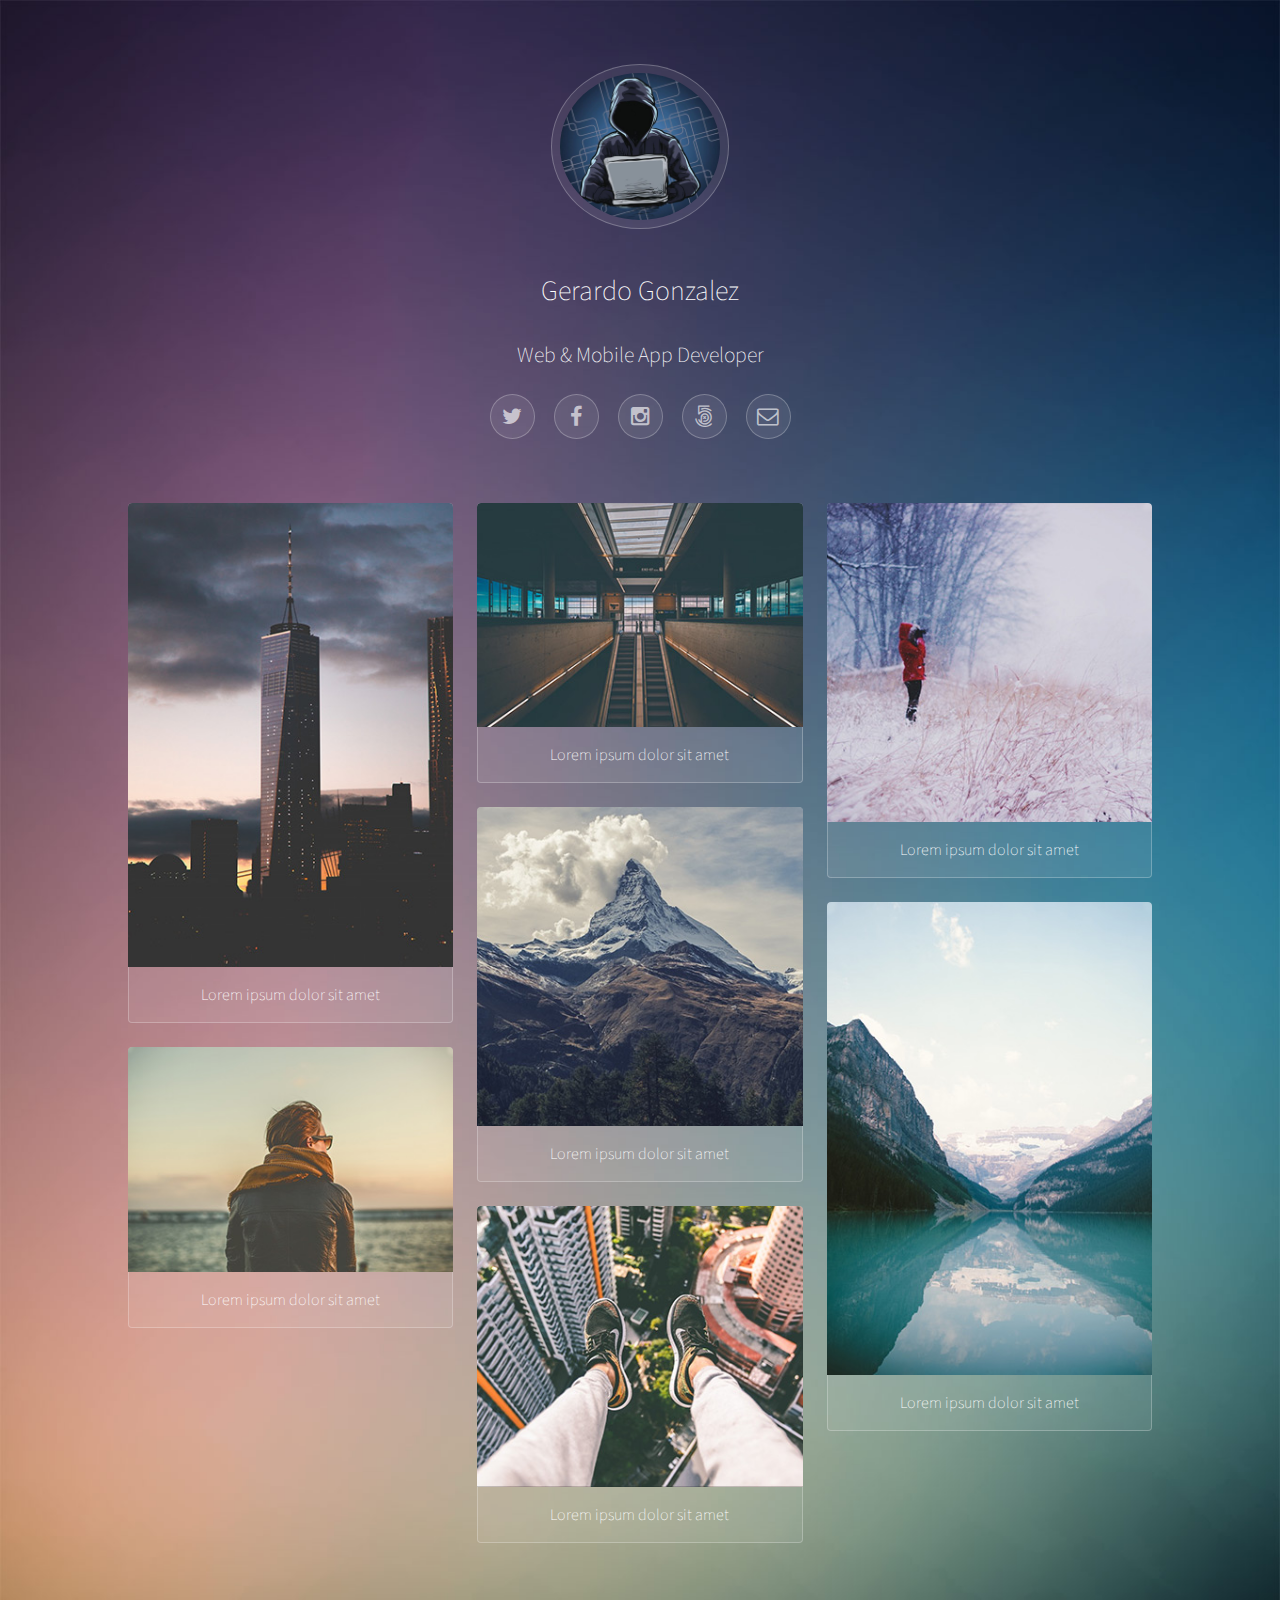
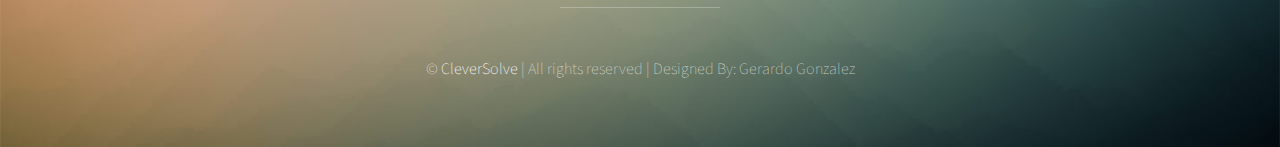
==== templated-visualize/index.html @ fff3d412 "added redesign pages" ====
<!DOCTYPE HTML>
<!--
	Visualize by TEMPLATED
	templated.co @templatedco
	Released for free under the Creative Commons Attribution 3.0 license (templated.co/license)
-->
<html>

<head>
    <title>Gerardo Gonzalez</title>
    
    <meta charset="utf-8" />
    <meta name="viewport" content="width=device-width, initial-scale=1" />
    <!--Visualize CSS-->
    <link rel="stylesheet" href="assets/css/main.css" />
    
</head>

<body>

    <!-- Wrapper -->
    <div id="wrapper">

        <!-- HEADER START-->
        <header id="header">
            <span class="avatar"><img src="images/avatar.jpg" alt="" /></span>

            <h1><strong>Gerardo Gonzalez</strong></h1>
            <h2>Web & Mobile App Developer</h2>


            <ul class="icons">
                <li><a href="#" class="icon style2 fa-twitter"><span class="label">Twitter</span></a></li>
                <li><a href="#" class="icon style2 fa-facebook"><span class="label">Facebook</span></a></li>
                <li><a href="#" class="icon style2 fa-instagram"><span class="label">Instagram</span></a></li>
                <li><a href="#" class="icon style2 fa-500px"><span class="label">500px</span></a></li>
                <li><a href="#" class="icon style2 fa-envelope-o"><span class="label">Email</span></a></li>
            </ul>
        </header>
        <!-- HEADER END-->
        
        <!-- Main -->
        <section id="main">

            <!-- Thumbnails -->
            <section class="thumbnails">
                <div>
                    <a href="images/fulls/01.jpg">
                        <img src="images/thumbs/01.jpg" alt="" />
                        <h3>Lorem ipsum dolor sit amet</h3>
                    </a>
                    <a href="images/fulls/02.jpg">
                        <img src="images/thumbs/02.jpg" alt="" />
                        <h3>Lorem ipsum dolor sit amet</h3>
                    </a>
                </div>
                <div>
                    <a href="images/fulls/03.jpg">
                        <img src="images/thumbs/03.jpg" alt="" />
                        <h3>Lorem ipsum dolor sit amet</h3>
                    </a>
                    <a href="images/fulls/04.jpg">
                        <img src="images/thumbs/04.jpg" alt="" />
                        <h3>Lorem ipsum dolor sit amet</h3>
                    </a>
                    <a href="images/fulls/05.jpg">
                        <img src="images/thumbs/05.jpg" alt="" />
                        <h3>Lorem ipsum dolor sit amet</h3>
                    </a>
                </div>
                <div>
                    <a href="images/fulls/06.jpg">
                        <img src="images/thumbs/06.jpg" alt="" />
                        <h3>Lorem ipsum dolor sit amet</h3>
                    </a>
                    <a href="images/fulls/07.jpg">
                        <img src="images/thumbs/07.jpg" alt="" />
                        <h3>Lorem ipsum dolor sit amet</h3>
                    </a>
                </div>
            </section>

        </section>

        <!--FOOTER START-->
        <footer id="footer">
            <p>&copy; <strong>CleverSolve</strong> | All rights reserved | Designed By: Gerardo Gonzalez
        </footer>
        <!--FOOTER END-->

    </div>

    <!-- Scripts -->
    <script src="assets/js/jquery.min.js"></script>
    
    <script src="assets/js/jquery.poptrox.min.js"></script>
    
    <script src="assets/js/skel.min.js"></script>
    
    <script src="assets/js/main.js"></script>

</body>

</html>
---- templated-visualize/assets/css/main.css ----
@charset "UTF-8";
@import url(font-awesome.min.css);
@import url("http://fonts.googleapis.com/css?family=Source+Sans+Pro:200");

/*
	Visualize by TEMPLATED
	templated.co @templatedco
	Released for free under the Creative Commons Attribution 3.0 license (templated.co/license)
*/

/* Reset */

	html, body, div, span, applet, object, iframe, h1, h2, h3, h4, h5, h6, p, blockquote, pre, a, abbr, acronym, address, big, cite, code, del, dfn, em, img, ins, kbd, q, s, samp, small, strike, strong, sub, sup, tt, var, b, u, i, center, dl, dt, dd, ol, ul, li, fieldset, form, label, legend, table, caption, tbody, tfoot, thead, tr, th, td, article, aside, canvas, details, embed, figure, figcaption, footer, header, hgroup, menu, nav, output, ruby, section, summary, time, mark, audio, video {
		margin: 0;
		padding: 0;
		border: 0;
		font-size: 100%;
		font: inherit;
		vertical-align: baseline;
	}

	article, aside, details, figcaption, figure, footer, header, hgroup, menu, nav, section {
		display: block;
	}

	body {
		line-height: 1;
	}

	ol, ul {
		list-style: none;
	}

	blockquote, q {
		quotes: none;
	}

	blockquote:before, blockquote:after, q:before, q:after {
		content: '';
		content: none;
	}

	table {
		border-collapse: collapse;
		border-spacing: 0;
	}

	body {
		-webkit-text-size-adjust: none;
	}

/* Box Model */

	*, *:before, *:after {
		-moz-box-sizing: border-box;
		-webkit-box-sizing: border-box;
		box-sizing: border-box;
	}

/* Grid */

	.row {
		border-bottom: solid 1px transparent;
		-moz-box-sizing: border-box;
		-webkit-box-sizing: border-box;
		box-sizing: border-box;
	}

	.row > * {
		float: left;
		-moz-box-sizing: border-box;
		-webkit-box-sizing: border-box;
		box-sizing: border-box;
	}

	.row:after, .row:before {
		content: '';
		display: block;
		clear: both;
		height: 0;
	}

	.row.uniform > * > :first-child {
		margin-top: 0;
	}

	.row.uniform > * > :last-child {
		margin-bottom: 0;
	}

	.row.\30 \25 > * {
		padding: 0 0 0 0em;
	}

	.row.\30 \25 {
		margin: 0 0 -1px 0em;
	}

	.row.uniform.\30 \25 > * {
		padding: 0em 0 0 0em;
	}

	.row.uniform.\30 \25 {
		margin: 0em 0 -1px 0em;
	}

	.row > * {
		padding: 0 0 0 2em;
	}

	.row {
		margin: 0 0 -1px -2em;
	}

	.row.uniform > * {
		padding: 2em 0 0 2em;
	}

	.row.uniform {
		margin: -2em 0 -1px -2em;
	}

	.row.\32 00\25 > * {
		padding: 0 0 0 4em;
	}

	.row.\32 00\25 {
		margin: 0 0 -1px -4em;
	}

	.row.uniform.\32 00\25 > * {
		padding: 4em 0 0 4em;
	}

	.row.uniform.\32 00\25 {
		margin: -4em 0 -1px -4em;
	}

	.row.\31 50\25 > * {
		padding: 0 0 0 3em;
	}

	.row.\31 50\25 {
		margin: 0 0 -1px -3em;
	}

	.row.uniform.\31 50\25 > * {
		padding: 3em 0 0 3em;
	}

	.row.uniform.\31 50\25 {
		margin: -3em 0 -1px -3em;
	}

	.row.\35 0\25 > * {
		padding: 0 0 0 1em;
	}

	.row.\35 0\25 {
		margin: 0 0 -1px -1em;
	}

	.row.uniform.\35 0\25 > * {
		padding: 1em 0 0 1em;
	}

	.row.uniform.\35 0\25 {
		margin: -1em 0 -1px -1em;
	}

	.row.\32 5\25 > * {
		padding: 0 0 0 0.5em;
	}

	.row.\32 5\25 {
		margin: 0 0 -1px -0.5em;
	}

	.row.uniform.\32 5\25 > * {
		padding: 0.5em 0 0 0.5em;
	}

	.row.uniform.\32 5\25 {
		margin: -0.5em 0 -1px -0.5em;
	}

	.\31 2u, .\31 2u\24 {
		width: 100%;
		clear: none;
		margin-left: 0;
	}

	.\31 1u, .\31 1u\24 {
		width: 91.6666666667%;
		clear: none;
		margin-left: 0;
	}

	.\31 0u, .\31 0u\24 {
		width: 83.3333333333%;
		clear: none;
		margin-left: 0;
	}

	.\39 u, .\39 u\24 {
		width: 75%;
		clear: none;
		margin-left: 0;
	}

	.\38 u, .\38 u\24 {
		width: 66.6666666667%;
		clear: none;
		margin-left: 0;
	}

	.\37 u, .\37 u\24 {
		width: 58.3333333333%;
		clear: none;
		margin-left: 0;
	}

	.\36 u, .\36 u\24 {
		width: 50%;
		clear: none;
		margin-left: 0;
	}

	.\35 u, .\35 u\24 {
		width: 41.6666666667%;
		clear: none;
		margin-left: 0;
	}

	.\34 u, .\34 u\24 {
		width: 33.3333333333%;
		clear: none;
		margin-left: 0;
	}

	.\33 u, .\33 u\24 {
		width: 25%;
		clear: none;
		margin-left: 0;
	}

	.\32 u, .\32 u\24 {
		width: 16.6666666667%;
		clear: none;
		margin-left: 0;
	}

	.\31 u, .\31 u\24 {
		width: 8.3333333333%;
		clear: none;
		margin-left: 0;
	}

	.\31 2u\24 + *,
	.\31 1u\24 + *,
	.\31 0u\24 + *,
	.\39 u\24 + *,
	.\38 u\24 + *,
	.\37 u\24 + *,
	.\36 u\24 + *,
	.\35 u\24 + *,
	.\34 u\24 + *,
	.\33 u\24 + *,
	.\32 u\24 + *,
	.\31 u\24 + * {
		clear: left;
	}

	.\-11u {
		margin-left: 91.66667%;
	}

	.\-10u {
		margin-left: 83.33333%;
	}

	.\-9u {
		margin-left: 75%;
	}

	.\-8u {
		margin-left: 66.66667%;
	}

	.\-7u {
		margin-left: 58.33333%;
	}

	.\-6u {
		margin-left: 50%;
	}

	.\-5u {
		margin-left: 41.66667%;
	}

	.\-4u {
		margin-left: 33.33333%;
	}

	.\-3u {
		margin-left: 25%;
	}

	.\-2u {
		margin-left: 16.66667%;
	}

	.\-1u {
		margin-left: 8.33333%;
	}

	@media screen and (max-width: 1680px) {

		.row > * {
			padding: 0 0 0 2em;
		}

		.row {
			margin: 0 0 -1px -2em;
		}

		.row.uniform > * {
			padding: 2em 0 0 2em;
		}

		.row.uniform {
			margin: -2em 0 -1px -2em;
		}

		.row.\32 00\25 > * {
			padding: 0 0 0 4em;
		}

		.row.\32 00\25 {
			margin: 0 0 -1px -4em;
		}

		.row.uniform.\32 00\25 > * {
			padding: 4em 0 0 4em;
		}

		.row.uniform.\32 00\25 {
			margin: -4em 0 -1px -4em;
		}

		.row.\31 50\25 > * {
			padding: 0 0 0 3em;
		}

		.row.\31 50\25 {
			margin: 0 0 -1px -3em;
		}

		.row.uniform.\31 50\25 > * {
			padding: 3em 0 0 3em;
		}

		.row.uniform.\31 50\25 {
			margin: -3em 0 -1px -3em;
		}

		.row.\35 0\25 > * {
			padding: 0 0 0 1em;
		}

		.row.\35 0\25 {
			margin: 0 0 -1px -1em;
		}

		.row.uniform.\35 0\25 > * {
			padding: 1em 0 0 1em;
		}

		.row.uniform.\35 0\25 {
			margin: -1em 0 -1px -1em;
		}

		.row.\32 5\25 > * {
			padding: 0 0 0 0.5em;
		}

		.row.\32 5\25 {
			margin: 0 0 -1px -0.5em;
		}

		.row.uniform.\32 5\25 > * {
			padding: 0.5em 0 0 0.5em;
		}

		.row.uniform.\32 5\25 {
			margin: -0.5em 0 -1px -0.5em;
		}

		.\31 2u\28xlarge\29, .\31 2u\24\28xlarge\29 {
			width: 100%;
			clear: none;
			margin-left: 0;
		}

		.\31 1u\28xlarge\29, .\31 1u\24\28xlarge\29 {
			width: 91.6666666667%;
			clear: none;
			margin-left: 0;
		}

		.\31 0u\28xlarge\29, .\31 0u\24\28xlarge\29 {
			width: 83.3333333333%;
			clear: none;
			margin-left: 0;
		}

		.\39 u\28xlarge\29, .\39 u\24\28xlarge\29 {
			width: 75%;
			clear: none;
			margin-left: 0;
		}

		.\38 u\28xlarge\29, .\38 u\24\28xlarge\29 {
			width: 66.6666666667%;
			clear: none;
			margin-left: 0;
		}

		.\37 u\28xlarge\29, .\37 u\24\28xlarge\29 {
			width: 58.3333333333%;
			clear: none;
			margin-left: 0;
		}

		.\36 u\28xlarge\29, .\36 u\24\28xlarge\29 {
			width: 50%;
			clear: none;
			margin-left: 0;
		}

		.\35 u\28xlarge\29, .\35 u\24\28xlarge\29 {
			width: 41.6666666667%;
			clear: none;
			margin-left: 0;
		}

		.\34 u\28xlarge\29, .\34 u\24\28xlarge\29 {
			width: 33.3333333333%;
			clear: none;
			margin-left: 0;
		}

		.\33 u\28xlarge\29, .\33 u\24\28xlarge\29 {
			width: 25%;
			clear: none;
			margin-left: 0;
		}

		.\32 u\28xlarge\29, .\32 u\24\28xlarge\29 {
			width: 16.6666666667%;
			clear: none;
			margin-left: 0;
		}

		.\31 u\28xlarge\29, .\31 u\24\28xlarge\29 {
			width: 8.3333333333%;
			clear: none;
			margin-left: 0;
		}

		.\31 2u\24\28xlarge\29 + *,
		.\31 1u\24\28xlarge\29 + *,
		.\31 0u\24\28xlarge\29 + *,
		.\39 u\24\28xlarge\29 + *,
		.\38 u\24\28xlarge\29 + *,
		.\37 u\24\28xlarge\29 + *,
		.\36 u\24\28xlarge\29 + *,
		.\35 u\24\28xlarge\29 + *,
		.\34 u\24\28xlarge\29 + *,
		.\33 u\24\28xlarge\29 + *,
		.\32 u\24\28xlarge\29 + *,
		.\31 u\24\28xlarge\29 + * {
			clear: left;
		}

		.\-11u\28xlarge\29 {
			margin-left: 91.66667%;
		}

		.\-10u\28xlarge\29 {
			margin-left: 83.33333%;
		}

		.\-9u\28xlarge\29 {
			margin-left: 75%;
		}

		.\-8u\28xlarge\29 {
			margin-left: 66.66667%;
		}

		.\-7u\28xlarge\29 {
			margin-left: 58.33333%;
		}

		.\-6u\28xlarge\29 {
			margin-left: 50%;
		}

		.\-5u\28xlarge\29 {
			margin-left: 41.66667%;
		}

		.\-4u\28xlarge\29 {
			margin-left: 33.33333%;
		}

		.\-3u\28xlarge\29 {
			margin-left: 25%;
		}

		.\-2u\28xlarge\29 {
			margin-left: 16.66667%;
		}

		.\-1u\28xlarge\29 {
			margin-left: 8.33333%;
		}

	}

	@media screen and (max-width: 1280px) {

		.row > * {
			padding: 0 0 0 2em;
		}

		.row {
			margin: 0 0 -1px -2em;
		}

		.row.uniform > * {
			padding: 2em 0 0 2em;
		}

		.row.uniform {
			margin: -2em 0 -1px -2em;
		}

		.row.\32 00\25 > * {
			padding: 0 0 0 4em;
		}

		.row.\32 00\25 {
			margin: 0 0 -1px -4em;
		}

		.row.uniform.\32 00\25 > * {
			padding: 4em 0 0 4em;
		}

		.row.uniform.\32 00\25 {
			margin: -4em 0 -1px -4em;
		}

		.row.\31 50\25 > * {
			padding: 0 0 0 3em;
		}

		.row.\31 50\25 {
			margin: 0 0 -1px -3em;
		}

		.row.uniform.\31 50\25 > * {
			padding: 3em 0 0 3em;
		}

		.row.uniform.\31 50\25 {
			margin: -3em 0 -1px -3em;
		}

		.row.\35 0\25 > * {
			padding: 0 0 0 1em;
		}

		.row.\35 0\25 {
			margin: 0 0 -1px -1em;
		}

		.row.uniform.\35 0\25 > * {
			padding: 1em 0 0 1em;
		}

		.row.uniform.\35 0\25 {
			margin: -1em 0 -1px -1em;
		}

		.row.\32 5\25 > * {
			padding: 0 0 0 0.5em;
		}

		.row.\32 5\25 {
			margin: 0 0 -1px -0.5em;
		}

		.row.uniform.\32 5\25 > * {
			padding: 0.5em 0 0 0.5em;
		}

		.row.uniform.\32 5\25 {
			margin: -0.5em 0 -1px -0.5em;
		}

		.\31 2u\28large\29, .\31 2u\24\28large\29 {
			width: 100%;
			clear: none;
			margin-left: 0;
		}

		.\31 1u\28large\29, .\31 1u\24\28large\29 {
			width: 91.6666666667%;
			clear: none;
			margin-left: 0;
		}

		.\31 0u\28large\29, .\31 0u\24\28large\29 {
			width: 83.3333333333%;
			clear: none;
			margin-left: 0;
		}

		.\39 u\28large\29, .\39 u\24\28large\29 {
			width: 75%;
			clear: none;
			margin-left: 0;
		}

		.\38 u\28large\29, .\38 u\24\28large\29 {
			width: 66.6666666667%;
			clear: none;
			margin-left: 0;
		}

		.\37 u\28large\29, .\37 u\24\28large\29 {
			width: 58.3333333333%;
			clear: none;
			margin-left: 0;
		}

		.\36 u\28large\29, .\36 u\24\28large\29 {
			width: 50%;
			clear: none;
			margin-left: 0;
		}

		.\35 u\28large\29, .\35 u\24\28large\29 {
			width: 41.6666666667%;
			clear: none;
			margin-left: 0;
		}

		.\34 u\28large\29, .\34 u\24\28large\29 {
			width: 33.3333333333%;
			clear: none;
			margin-left: 0;
		}

		.\33 u\28large\29, .\33 u\24\28large\29 {
			width: 25%;
			clear: none;
			margin-left: 0;
		}

		.\32 u\28large\29, .\32 u\24\28large\29 {
			width: 16.6666666667%;
			clear: none;
			margin-left: 0;
		}

		.\31 u\28large\29, .\31 u\24\28large\29 {
			width: 8.3333333333%;
			clear: none;
			margin-left: 0;
		}

		.\31 2u\24\28large\29 + *,
		.\31 1u\24\28large\29 + *,
		.\31 0u\24\28large\29 + *,
		.\39 u\24\28large\29 + *,
		.\38 u\24\28large\29 + *,
		.\37 u\24\28large\29 + *,
		.\36 u\24\28large\29 + *,
		.\35 u\24\28large\29 + *,
		.\34 u\24\28large\29 + *,
		.\33 u\24\28large\29 + *,
		.\32 u\24\28large\29 + *,
		.\31 u\24\28large\29 + * {
			clear: left;
		}

		.\-11u\28large\29 {
			margin-left: 91.66667%;
		}

		.\-10u\28large\29 {
			margin-left: 83.33333%;
		}

		.\-9u\28large\29 {
			margin-left: 75%;
		}

		.\-8u\28large\29 {
			margin-left: 66.66667%;
		}

		.\-7u\28large\29 {
			margin-left: 58.33333%;
		}

		.\-6u\28large\29 {
			margin-left: 50%;
		}

		.\-5u\28large\29 {
			margin-left: 41.66667%;
		}

		.\-4u\28large\29 {
			margin-left: 33.33333%;
		}

		.\-3u\28large\29 {
			margin-left: 25%;
		}

		.\-2u\28large\29 {
			margin-left: 16.66667%;
		}

		.\-1u\28large\29 {
			margin-left: 8.33333%;
		}

	}

	@media screen and (max-width: 980px) {

		.row > * {
			padding: 0 0 0 2em;
		}

		.row {
			margin: 0 0 -1px -2em;
		}

		.row.uniform > * {
			padding: 2em 0 0 2em;
		}

		.row.uniform {
			margin: -2em 0 -1px -2em;
		}

		.row.\32 00\25 > * {
			padding: 0 0 0 4em;
		}

		.row.\32 00\25 {
			margin: 0 0 -1px -4em;
		}

		.row.uniform.\32 00\25 > * {
			padding: 4em 0 0 4em;
		}

		.row.uniform.\32 00\25 {
			margin: -4em 0 -1px -4em;
		}

		.row.\31 50\25 > * {
			padding: 0 0 0 3em;
		}

		.row.\31 50\25 {
			margin: 0 0 -1px -3em;
		}

		.row.uniform.\31 50\25 > * {
			padding: 3em 0 0 3em;
		}

		.row.uniform.\31 50\25 {
			margin: -3em 0 -1px -3em;
		}

		.row.\35 0\25 > * {
			padding: 0 0 0 1em;
		}

		.row.\35 0\25 {
			margin: 0 0 -1px -1em;
		}

		.row.uniform.\35 0\25 > * {
			padding: 1em 0 0 1em;
		}

		.row.uniform.\35 0\25 {
			margin: -1em 0 -1px -1em;
		}

		.row.\32 5\25 > * {
			padding: 0 0 0 0.5em;
		}

		.row.\32 5\25 {
			margin: 0 0 -1px -0.5em;
		}

		.row.uniform.\32 5\25 > * {
			padding: 0.5em 0 0 0.5em;
		}

		.row.uniform.\32 5\25 {
			margin: -0.5em 0 -1px -0.5em;
		}

		.\31 2u\28medium\29, .\31 2u\24\28medium\29 {
			width: 100%;
			clear: none;
			margin-left: 0;
		}

		.\31 1u\28medium\29, .\31 1u\24\28medium\29 {
			width: 91.6666666667%;
			clear: none;
			margin-left: 0;
		}

		.\31 0u\28medium\29, .\31 0u\24\28medium\29 {
			width: 83.3333333333%;
			clear: none;
			margin-left: 0;
		}

		.\39 u\28medium\29, .\39 u\24\28medium\29 {
			width: 75%;
			clear: none;
			margin-left: 0;
		}

		.\38 u\28medium\29, .\38 u\24\28medium\29 {
			width: 66.6666666667%;
			clear: none;
			margin-left: 0;
		}

		.\37 u\28medium\29, .\37 u\24\28medium\29 {
			width: 58.3333333333%;
			clear: none;
			margin-left: 0;
		}

		.\36 u\28medium\29, .\36 u\24\28medium\29 {
			width: 50%;
			clear: none;
			margin-left: 0;
		}

		.\35 u\28medium\29, .\35 u\24\28medium\29 {
			width: 41.6666666667%;
			clear: none;
			margin-left: 0;
		}

		.\34 u\28medium\29, .\34 u\24\28medium\29 {
			width: 33.3333333333%;
			clear: none;
			margin-left: 0;
		}

		.\33 u\28medium\29, .\33 u\24\28medium\29 {
			width: 25%;
			clear: none;
			margin-left: 0;
		}

		.\32 u\28medium\29, .\32 u\24\28medium\29 {
			width: 16.6666666667%;
			clear: none;
			margin-left: 0;
		}

		.\31 u\28medium\29, .\31 u\24\28medium\29 {
			width: 8.3333333333%;
			clear: none;
			margin-left: 0;
		}

		.\31 2u\24\28medium\29 + *,
		.\31 1u\24\28medium\29 + *,
		.\31 0u\24\28medium\29 + *,
		.\39 u\24\28medium\29 + *,
		.\38 u\24\28medium\29 + *,
		.\37 u\24\28medium\29 + *,
		.\36 u\24\28medium\29 + *,
		.\35 u\24\28medium\29 + *,
		.\34 u\24\28medium\29 + *,
		.\33 u\24\28medium\29 + *,
		.\32 u\24\28medium\29 + *,
		.\31 u\24\28medium\29 + * {
			clear: left;
		}

		.\-11u\28medium\29 {
			margin-left: 91.66667%;
		}

		.\-10u\28medium\29 {
			margin-left: 83.33333%;
		}

		.\-9u\28medium\29 {
			margin-left: 75%;
		}

		.\-8u\28medium\29 {
			margin-left: 66.66667%;
		}

		.\-7u\28medium\29 {
			margin-left: 58.33333%;
		}

		.\-6u\28medium\29 {
			margin-left: 50%;
		}

		.\-5u\28medium\29 {
			margin-left: 41.66667%;
		}

		.\-4u\28medium\29 {
			margin-left: 33.33333%;
		}

		.\-3u\28medium\29 {
			margin-left: 25%;
		}

		.\-2u\28medium\29 {
			margin-left: 16.66667%;
		}

		.\-1u\28medium\29 {
			margin-left: 8.33333%;
		}

	}

	@media screen and (max-width: 736px) {

		.row > * {
			padding: 0 0 0 2em;
		}

		.row {
			margin: 0 0 -1px -2em;
		}

		.row.uniform > * {
			padding: 2em 0 0 2em;
		}

		.row.uniform {
			margin: -2em 0 -1px -2em;
		}

		.row.\32 00\25 > * {
			padding: 0 0 0 4em;
		}

		.row.\32 00\25 {
			margin: 0 0 -1px -4em;
		}

		.row.uniform.\32 00\25 > * {
			padding: 4em 0 0 4em;
		}

		.row.uniform.\32 00\25 {
			margin: -4em 0 -1px -4em;
		}

		.row.\31 50\25 > * {
			padding: 0 0 0 3em;
		}

		.row.\31 50\25 {
			margin: 0 0 -1px -3em;
		}

		.row.uniform.\31 50\25 > * {
			padding: 3em 0 0 3em;
		}

		.row.uniform.\31 50\25 {
			margin: -3em 0 -1px -3em;
		}

		.row.\35 0\25 > * {
			padding: 0 0 0 1em;
		}

		.row.\35 0\25 {
			margin: 0 0 -1px -1em;
		}

		.row.uniform.\35 0\25 > * {
			padding: 1em 0 0 1em;
		}

		.row.uniform.\35 0\25 {
			margin: -1em 0 -1px -1em;
		}

		.row.\32 5\25 > * {
			padding: 0 0 0 0.5em;
		}

		.row.\32 5\25 {
			margin: 0 0 -1px -0.5em;
		}

		.row.uniform.\32 5\25 > * {
			padding: 0.5em 0 0 0.5em;
		}

		.row.uniform.\32 5\25 {
			margin: -0.5em 0 -1px -0.5em;
		}

		.\31 2u\28small\29, .\31 2u\24\28small\29 {
			width: 100%;
			clear: none;
			margin-left: 0;
		}

		.\31 1u\28small\29, .\31 1u\24\28small\29 {
			width: 91.6666666667%;
			clear: none;
			margin-left: 0;
		}

		.\31 0u\28small\29, .\31 0u\24\28small\29 {
			width: 83.3333333333%;
			clear: none;
			margin-left: 0;
		}

		.\39 u\28small\29, .\39 u\24\28small\29 {
			width: 75%;
			clear: none;
			margin-left: 0;
		}

		.\38 u\28small\29, .\38 u\24\28small\29 {
			width: 66.6666666667%;
			clear: none;
			margin-left: 0;
		}

		.\37 u\28small\29, .\37 u\24\28small\29 {
			width: 58.3333333333%;
			clear: none;
			margin-left: 0;
		}

		.\36 u\28small\29, .\36 u\24\28small\29 {
			width: 50%;
			clear: none;
			margin-left: 0;
		}

		.\35 u\28small\29, .\35 u\24\28small\29 {
			width: 41.6666666667%;
			clear: none;
			margin-left: 0;
		}

		.\34 u\28small\29, .\34 u\24\28small\29 {
			width: 33.3333333333%;
			clear: none;
			margin-left: 0;
		}

		.\33 u\28small\29, .\33 u\24\28small\29 {
			width: 25%;
			clear: none;
			margin-left: 0;
		}

		.\32 u\28small\29, .\32 u\24\28small\29 {
			width: 16.6666666667%;
			clear: none;
			margin-left: 0;
		}

		.\31 u\28small\29, .\31 u\24\28small\29 {
			width: 8.3333333333%;
			clear: none;
			margin-left: 0;
		}

		.\31 2u\24\28small\29 + *,
		.\31 1u\24\28small\29 + *,
		.\31 0u\24\28small\29 + *,
		.\39 u\24\28small\29 + *,
		.\38 u\24\28small\29 + *,
		.\37 u\24\28small\29 + *,
		.\36 u\24\28small\29 + *,
		.\35 u\24\28small\29 + *,
		.\34 u\24\28small\29 + *,
		.\33 u\24\28small\29 + *,
		.\32 u\24\28small\29 + *,
		.\31 u\24\28small\29 + * {
			clear: left;
		}

		.\-11u\28small\29 {
			margin-left: 91.66667%;
		}

		.\-10u\28small\29 {
			margin-left: 83.33333%;
		}

		.\-9u\28small\29 {
			margin-left: 75%;
		}

		.\-8u\28small\29 {
			margin-left: 66.66667%;
		}

		.\-7u\28small\29 {
			margin-left: 58.33333%;
		}

		.\-6u\28small\29 {
			margin-left: 50%;
		}

		.\-5u\28small\29 {
			margin-left: 41.66667%;
		}

		.\-4u\28small\29 {
			margin-left: 33.33333%;
		}

		.\-3u\28small\29 {
			margin-left: 25%;
		}

		.\-2u\28small\29 {
			margin-left: 16.66667%;
		}

		.\-1u\28small\29 {
			margin-left: 8.33333%;
		}

	}

	@media screen and (max-width: 480px) {

		.row > * {
			padding: 0 0 0 2em;
		}

		.row {
			margin: 0 0 -1px -2em;
		}

		.row.uniform > * {
			padding: 2em 0 0 2em;
		}

		.row.uniform {
			margin: -2em 0 -1px -2em;
		}

		.row.\32 00\25 > * {
			padding: 0 0 0 4em;
		}

		.row.\32 00\25 {
			margin: 0 0 -1px -4em;
		}

		.row.uniform.\32 00\25 > * {
			padding: 4em 0 0 4em;
		}

		.row.uniform.\32 00\25 {
			margin: -4em 0 -1px -4em;
		}

		.row.\31 50\25 > * {
			padding: 0 0 0 3em;
		}

		.row.\31 50\25 {
			margin: 0 0 -1px -3em;
		}

		.row.uniform.\31 50\25 > * {
			padding: 3em 0 0 3em;
		}

		.row.uniform.\31 50\25 {
			margin: -3em 0 -1px -3em;
		}

		.row.\35 0\25 > * {
			padding: 0 0 0 1em;
		}

		.row.\35 0\25 {
			margin: 0 0 -1px -1em;
		}

		.row.uniform.\35 0\25 > * {
			padding: 1em 0 0 1em;
		}

		.row.uniform.\35 0\25 {
			margin: -1em 0 -1px -1em;
		}

		.row.\32 5\25 > * {
			padding: 0 0 0 0.5em;
		}

		.row.\32 5\25 {
			margin: 0 0 -1px -0.5em;
		}

		.row.uniform.\32 5\25 > * {
			padding: 0.5em 0 0 0.5em;
		}

		.row.uniform.\32 5\25 {
			margin: -0.5em 0 -1px -0.5em;
		}

		.\31 2u\28xsmall\29, .\31 2u\24\28xsmall\29 {
			width: 100%;
			clear: none;
			margin-left: 0;
		}

		.\31 1u\28xsmall\29, .\31 1u\24\28xsmall\29 {
			width: 91.6666666667%;
			clear: none;
			margin-left: 0;
		}

		.\31 0u\28xsmall\29, .\31 0u\24\28xsmall\29 {
			width: 83.3333333333%;
			clear: none;
			margin-left: 0;
		}

		.\39 u\28xsmall\29, .\39 u\24\28xsmall\29 {
			width: 75%;
			clear: none;
			margin-left: 0;
		}

		.\38 u\28xsmall\29, .\38 u\24\28xsmall\29 {
			width: 66.6666666667%;
			clear: none;
			margin-left: 0;
		}

		.\37 u\28xsmall\29, .\37 u\24\28xsmall\29 {
			width: 58.3333333333%;
			clear: none;
			margin-left: 0;
		}

		.\36 u\28xsmall\29, .\36 u\24\28xsmall\29 {
			width: 50%;
			clear: none;
			margin-left: 0;
		}

		.\35 u\28xsmall\29, .\35 u\24\28xsmall\29 {
			width: 41.6666666667%;
			clear: none;
			margin-left: 0;
		}

		.\34 u\28xsmall\29, .\34 u\24\28xsmall\29 {
			width: 33.3333333333%;
			clear: none;
			margin-left: 0;
		}

		.\33 u\28xsmall\29, .\33 u\24\28xsmall\29 {
			width: 25%;
			clear: none;
			margin-left: 0;
		}

		.\32 u\28xsmall\29, .\32 u\24\28xsmall\29 {
			width: 16.6666666667%;
			clear: none;
			margin-left: 0;
		}

		.\31 u\28xsmall\29, .\31 u\24\28xsmall\29 {
			width: 8.3333333333%;
			clear: none;
			margin-left: 0;
		}

		.\31 2u\24\28xsmall\29 + *,
		.\31 1u\24\28xsmall\29 + *,
		.\31 0u\24\28xsmall\29 + *,
		.\39 u\24\28xsmall\29 + *,
		.\38 u\24\28xsmall\29 + *,
		.\37 u\24\28xsmall\29 + *,
		.\36 u\24\28xsmall\29 + *,
		.\35 u\24\28xsmall\29 + *,
		.\34 u\24\28xsmall\29 + *,
		.\33 u\24\28xsmall\29 + *,
		.\32 u\24\28xsmall\29 + *,
		.\31 u\24\28xsmall\29 + * {
			clear: left;
		}

		.\-11u\28xsmall\29 {
			margin-left: 91.66667%;
		}

		.\-10u\28xsmall\29 {
			margin-left: 83.33333%;
		}

		.\-9u\28xsmall\29 {
			margin-left: 75%;
		}

		.\-8u\28xsmall\29 {
			margin-left: 66.66667%;
		}

		.\-7u\28xsmall\29 {
			margin-left: 58.33333%;
		}

		.\-6u\28xsmall\29 {
			margin-left: 50%;
		}

		.\-5u\28xsmall\29 {
			margin-left: 41.66667%;
		}

		.\-4u\28xsmall\29 {
			margin-left: 33.33333%;
		}

		.\-3u\28xsmall\29 {
			margin-left: 25%;
		}

		.\-2u\28xsmall\29 {
			margin-left: 16.66667%;
		}

		.\-1u\28xsmall\29 {
			margin-left: 8.33333%;
		}

	}

/* Basic */

	@-ms-viewport {
		width: device-width;
	}

	body {
		-ms-overflow-style: scrollbar;
	}

	@media screen and (max-width: 480px) {

		html, body {
			min-width: 320px;
		}

	}

	body {
		background-color: #000;
		background-image: url("../../images/bg.jpg");
		background-size: cover;
		background-position: top center;
	}

		body.is-loading *, body.is-loading *:before, body.is-loading *:after {
			-moz-animation: none !important;
			-webkit-animation: none !important;
			-ms-animation: none !important;
			animation: none !important;
			-moz-transition: none !important;
			-webkit-transition: none !important;
			-ms-transition: none !important;
			transition: none !important;
		}

/* Type */

	body, input, select, textarea {
		color: rgba(255, 255, 255, 0.65);
		font-family: "Source Sans Pro", Helvetica, sans-serif;
		font-size: 13pt;
		font-weight: 200;
		line-height: 1.65;
	}

		@media screen and (max-width: 1280px) {

			body, input, select, textarea {
				font-size: 12pt;
			}

		}

	a {
		color: inherit;
		text-decoration: none;
		border-bottom: dotted 1px rgba(255, 255, 255, 0.35);
		-moz-transition: border-bottom-color 0.2s ease-in-out, color 0.2s ease-in-out;
		-webkit-transition: border-bottom-color 0.2s ease-in-out, color 0.2s ease-in-out;
		-ms-transition: border-bottom-color 0.2s ease-in-out, color 0.2s ease-in-out;
		transition: border-bottom-color 0.2s ease-in-out, color 0.2s ease-in-out;
	}

		a:hover {
			color: #ffffff;
			border-bottom-color: transparent;
		}

	strong, b {
		color: #ffffff;
		font-weight: 200;
	}

	em, i {
		font-style: italic;
	}

	p {
		margin: 0 0 2em 0;
	}

	h1, h2, h3, h4, h5, h6 {
		color: #ffffff;
		font-weight: 200;
		line-height: 1.5;
		margin: 0 0 1em 0;
	}

		h1 a, h2 a, h3 a, h4 a, h5 a, h6 a {
			color: inherit;
			text-decoration: none;
		}

		@media screen and (max-width: 980px) {

			h1 br, h2 br, h3 br, h4 br, h5 br, h6 br {
				display: none;
			}

		}

	h1 {
		font-size: 1.75em;
	}

		@media screen and (max-width: 980px) {

			h1 {
				font-size: 1.5em;
			}

		}

		@media screen and (max-width: 736px) {

			h1 {
				font-size: 1.25em;
			}

		}

	h2 {
		font-size: 1.35em;
	}

		@media screen and (max-width: 736px) {

			h2 {
				font-size: 1em;
			}

		}

	h3 {
		font-size: 1em;
	}

	h4 {
		font-size: 1em;
	}

	h5 {
		font-size: 0.9em;
	}

	h6 {
		font-size: 0.7em;
	}

	sub {
		font-size: 0.8em;
		position: relative;
		top: 0.5em;
	}

	sup {
		font-size: 0.8em;
		position: relative;
		top: -0.5em;
	}

	blockquote {
		border-left: solid 4px rgba(255, 255, 255, 0.25);
		font-style: italic;
		margin: 0 0 2em 0;
		padding: 0.5em 0 0.5em 2em;
	}

	code {
		background: rgba(255, 255, 255, 0.075);
		border-radius: 4px;
		border: solid 1px rgba(255, 255, 255, 0.25);
		font-family: "Courier New", monospace;
		font-size: 0.9em;
		margin: 0 0.25em;
		padding: 0.25em 0.65em;
	}

	pre {
		-webkit-overflow-scrolling: touch;
		font-family: "Courier New", monospace;
		font-size: 0.9em;
		margin: 0 0 2em 0;
	}

		pre code {
			display: block;
			line-height: 1.75;
			padding: 1em 1.5em;
			overflow-x: auto;
		}

	hr {
		border: 0;
		border-bottom: solid 1px rgba(255, 255, 255, 0.25);
		margin: 2em 0;
	}

		hr.major {
			margin: 3em 0;
		}

	.align-left {
		text-align: left;
	}

	.align-center {
		text-align: center;
	}

	.align-right {
		text-align: right;
	}

/* Section/Article */

	section.special, article.special {
		text-align: center;
	}

	header p {
		color: rgba(255, 255, 255, 0.35);
		position: relative;
		margin: 0 0 1.5em 0;
	}

	header h2 + p {
		font-size: 1.25em;
		margin-top: -1em;
	}

	header h3 + p {
		font-size: 1.1em;
		margin-top: -0.8em;
	}

	header h4 + p,
	header h5 + p,
	header h6 + p {
		font-size: 0.9em;
		margin-top: -0.6em;
	}

/* Form */

	form {
		margin: 0 0 2em 0;
	}

	label {
		color: #ffffff;
		display: block;
		font-size: 0.9em;
		font-weight: 200;
		margin: 0 0 1em 0;
	}

	input[type="text"],
	input[type="password"],
	input[type="email"],
	input[type="tel"],
	select,
	textarea {
		-moz-appearance: none;
		-webkit-appearance: none;
		-ms-appearance: none;
		appearance: none;
		background: rgba(255, 255, 255, 0.075);
		border-radius: 4px;
		border: none;
		border: solid 1px rgba(255, 255, 255, 0.25);
		color: inherit;
		display: block;
		outline: 0;
		padding: 0 1em;
		text-decoration: none;
		width: 100%;
	}

		input[type="text"]:invalid,
		input[type="password"]:invalid,
		input[type="email"]:invalid,
		input[type="tel"]:invalid,
		select:invalid,
		textarea:invalid {
			box-shadow: none;
		}

		input[type="text"]:focus,
		input[type="password"]:focus,
		input[type="email"]:focus,
		input[type="tel"]:focus,
		select:focus,
		textarea:focus {
			border-color: #FF6382;
			box-shadow: 0 0 0 1px #FF6382;
		}

	.select-wrapper {
		text-decoration: none;
		display: block;
		position: relative;
	}

		.select-wrapper:before {
			content: "";
			-moz-osx-font-smoothing: grayscale;
			-webkit-font-smoothing: antialiased;
			font-family: FontAwesome;
			font-style: normal;
			font-weight: normal;
			text-transform: none !important;
		}

		.select-wrapper:before {
			color: rgba(255, 255, 255, 0.25);
			display: block;
			height: 2.75em;
			line-height: 2.75em;
			pointer-events: none;
			position: absolute;
			right: 0;
			text-align: center;
			top: 0;
			width: 2.75em;
		}

		.select-wrapper select::-ms-expand {
			display: none;
		}

	input[type="text"],
	input[type="password"],
	input[type="email"],
	select {
		height: 2.75em;
	}

	textarea {
		padding: 0.75em 1em;
	}

	input[type="checkbox"],
	input[type="radio"] {
		-moz-appearance: none;
		-webkit-appearance: none;
		-ms-appearance: none;
		appearance: none;
		display: block;
		float: left;
		margin-right: -2em;
		opacity: 0;
		width: 1em;
		z-index: -1;
	}

		input[type="checkbox"] + label,
		input[type="radio"] + label {
			text-decoration: none;
			color: rgba(255, 255, 255, 0.65);
			cursor: pointer;
			display: inline-block;
			font-size: 1em;
			font-weight: 200;
			padding-left: 2.4em;
			padding-right: 0.75em;
			position: relative;
		}

			input[type="checkbox"] + label:before,
			input[type="radio"] + label:before {
				-moz-osx-font-smoothing: grayscale;
				-webkit-font-smoothing: antialiased;
				font-family: FontAwesome;
				font-style: normal;
				font-weight: normal;
				text-transform: none !important;
			}

			input[type="checkbox"] + label:before,
			input[type="radio"] + label:before {
				background: rgba(255, 255, 255, 0.075);
				border-radius: 4px;
				border: solid 1px rgba(255, 255, 255, 0.25);
				content: '';
				display: inline-block;
				height: 1.65em;
				left: 0;
				line-height: 1.58125em;
				position: absolute;
				text-align: center;
				top: 0;
				width: 1.65em;
			}

		input[type="checkbox"]:checked + label:before,
		input[type="radio"]:checked + label:before {
			background: #FF6382;
			border-color: #FF6382;
			color: #ffffff;
			content: '\f00c';
		}

		input[type="checkbox"]:focus + label:before,
		input[type="radio"]:focus + label:before {
			border-color: #FF6382;
			box-shadow: 0 0 0 1px #FF6382;
		}

	input[type="checkbox"] + label:before {
		border-radius: 4px;
	}

	input[type="radio"] + label:before {
		border-radius: 100%;
	}

	::-webkit-input-placeholder {
		color: rgba(255, 255, 255, 0.35) !important;
		opacity: 1.0;
	}

	:-moz-placeholder {
		color: rgba(255, 255, 255, 0.35) !important;
		opacity: 1.0;
	}

	::-moz-placeholder {
		color: rgba(255, 255, 255, 0.35) !important;
		opacity: 1.0;
	}

	:-ms-input-placeholder {
		color: rgba(255, 255, 255, 0.35) !important;
		opacity: 1.0;
	}

	.formerize-placeholder {
		color: rgba(255, 255, 255, 0.35) !important;
		opacity: 1.0;
	}

/* Box */

	.box {
		border-radius: 4px;
		border: solid 1px rgba(255, 255, 255, 0.25);
		margin-bottom: 2em;
		padding: 1.5em;
	}

		.box > :last-child,
		.box > :last-child > :last-child,
		.box > :last-child > :last-child > :last-child {
			margin-bottom: 0;
		}

		.box.alt {
			border: 0;
			border-radius: 0;
			padding: 0;
		}

/* Icon */

	.icon {
		text-decoration: none;
		border-bottom: none;
		position: relative;
	}

		.icon:before {
			-moz-osx-font-smoothing: grayscale;
			-webkit-font-smoothing: antialiased;
			font-family: FontAwesome;
			font-style: normal;
			font-weight: normal;
			text-transform: none !important;
		}

		.icon > .label {
			display: none;
		}

		.icon.style2 {
			-moz-transition: all 0.2s ease;
			-webkit-transition: all 0.2s ease;
			-ms-transition: all 0.2s ease;
			transition: all 0.2s ease;
			border-radius: 100%;
			display: inline-block;
			padding: 0.5em;
			border: solid 1px rgba(255, 255, 255, 0.25);
			background-color: rgba(255, 255, 255, 0.075);
		}

			.icon.style2:before {
				display: block;
				width: 1.25em;
				height: 1.25em;
				line-height: 1.25em;
				font-size: 1.35em;
			}

			.icon.style2:hover {
				background-color: rgba(255, 255, 255, 0.25);
			}

			@media screen and (max-width: 736px) {

				.icon.style2:before {
					font-size: 1em;
				}

			}

/* Image */

	.image {
		border-radius: 4px;
		border: 0;
		display: inline-block;
		position: relative;
	}

		.image img {
			border-radius: 4px;
			display: block;
		}

		.image.left, .image.right {
			max-width: 40%;
		}

			.image.left img, .image.right img {
				width: 100%;
			}

		.image.left {
			float: left;
			padding: 0 1.5em 1em 0;
			top: 0.25em;
		}

		.image.right {
			float: right;
			padding: 0 0 1em 1.5em;
			top: 0.25em;
		}

		.image.fit {
			display: block;
			margin: 0 0 2em 0;
			width: 100%;
		}

			.image.fit img {
				width: 100%;
			}

		.image.main {
			display: block;
			margin: 0 0 3em 0;
			width: 100%;
		}

			.image.main img {
				width: 100%;
			}

/* List */

	ol {
		list-style: decimal;
		margin: 0 0 2em 0;
		padding-left: 1.25em;
	}

		ol li {
			padding-left: 0.25em;
		}

	ul {
		list-style: disc;
		margin: 0 0 2em 0;
		padding-left: 1em;
	}

		ul li {
			padding-left: 0.5em;
		}

		ul.alt {
			list-style: none;
			padding-left: 0;
		}

			ul.alt li {
				border-top: solid 1px rgba(255, 255, 255, 0.25);
				padding: 0.5em 0;
			}

				ul.alt li:first-child {
					border-top: 0;
					padding-top: 0;
				}

		ul.icons {
			cursor: default;
			list-style: none;
			padding-left: 0;
		}

			ul.icons li {
				display: inline-block;
				padding: 0 1em 0 0;
			}

				ul.icons li:last-child {
					padding-right: 0;
				}

		ul.actions {
			cursor: default;
			list-style: none;
			padding-left: 0;
		}

			ul.actions li {
				display: inline-block;
				padding: 0 1em 0 0;
				vertical-align: middle;
			}

				ul.actions li:last-child {
					padding-right: 0;
				}

			ul.actions.small li {
				padding: 0 0.5em 0 0;
			}

			ul.actions.vertical li {
				display: block;
				padding: 1em 0 0 0;
			}

				ul.actions.vertical li:first-child {
					padding-top: 0;
				}

				ul.actions.vertical li > * {
					margin-bottom: 0;
				}

			ul.actions.vertical.small li {
				padding: 0.5em 0 0 0;
			}

				ul.actions.vertical.small li:first-child {
					padding-top: 0;
				}

			ul.actions.fit {
				display: table;
				margin-left: -1em;
				padding: 0;
				table-layout: fixed;
				width: calc(100% + 1em);
			}

				ul.actions.fit li {
					display: table-cell;
					padding: 0 0 0 1em;
				}

					ul.actions.fit li > * {
						margin-bottom: 0;
					}

				ul.actions.fit.small {
					margin-left: -0.5em;
					width: calc(100% + 0.5em);
				}

					ul.actions.fit.small li {
						padding: 0 0 0 0.5em;
					}

			@media screen and (max-width: 480px) {

				ul.actions {
					margin: 0 0 2em 0;
				}

					ul.actions li {
						padding: 1em 0 0 0;
						display: block;
						text-align: center;
						width: 100%;
					}

						ul.actions li:first-child {
							padding-top: 0;
						}

						ul.actions li > * {
							width: 100%;
							margin: 0 !important;
						}

							ul.actions li > *.icon:before {
								margin-left: -2em;
							}

					ul.actions.small li {
						padding: 0.5em 0 0 0;
					}

						ul.actions.small li:first-child {
							padding-top: 0;
						}

			}

	dl {
		margin: 0 0 2em 0;
	}

		dl dt {
			display: block;
			font-weight: 200;
			margin: 0 0 1em 0;
		}

		dl dd {
			margin-left: 2em;
		}

/* Table */

	.table-wrapper {
		-webkit-overflow-scrolling: touch;
		overflow-x: auto;
	}

	table {
		margin: 0 0 2em 0;
		width: 100%;
	}

		table tbody tr {
			border: solid 1px rgba(255, 255, 255, 0.25);
			border-left: 0;
			border-right: 0;
		}

			table tbody tr:nth-child(2n + 1) {
				background-color: rgba(255, 255, 255, 0.075);
			}

		table td {
			padding: 0.75em 0.75em;
		}

		table th {
			color: #ffffff;
			font-size: 0.9em;
			font-weight: 200;
			padding: 0 0.75em 0.75em 0.75em;
			text-align: left;
		}

		table thead {
			border-bottom: solid 2px rgba(255, 255, 255, 0.25);
		}

		table tfoot {
			border-top: solid 2px rgba(255, 255, 255, 0.25);
		}

		table.alt {
			border-collapse: separate;
		}

			table.alt tbody tr td {
				border: solid 1px rgba(255, 255, 255, 0.25);
				border-left-width: 0;
				border-top-width: 0;
			}

				table.alt tbody tr td:first-child {
					border-left-width: 1px;
				}

			table.alt tbody tr:first-child td {
				border-top-width: 1px;
			}

			table.alt thead {
				border-bottom: 0;
			}

			table.alt tfoot {
				border-top: 0;
			}

/* Button */

	input[type="submit"],
	input[type="reset"],
	input[type="button"],
	button,
	.button {
		-moz-appearance: none;
		-webkit-appearance: none;
		-ms-appearance: none;
		appearance: none;
		-moz-transition: background-color 0.2s ease-in-out, color 0.2s ease-in-out;
		-webkit-transition: background-color 0.2s ease-in-out, color 0.2s ease-in-out;
		-ms-transition: background-color 0.2s ease-in-out, color 0.2s ease-in-out;
		transition: background-color 0.2s ease-in-out, color 0.2s ease-in-out;
		background-color: #FF6382;
		border-radius: 4px;
		border: 0;
		color: !important;
		cursor: pointer;
		display: inline-block;
		font-weight: 200;
		height: 2.85em;
		line-height: 2.95em;
		padding: 0 1.5em;
		text-align: center;
		text-decoration: none;
		white-space: nowrap;
	}

		input[type="submit"]:hover,
		input[type="reset"]:hover,
		input[type="button"]:hover,
		button:hover,
		.button:hover {
			background-color: #ff7c96;
		}

		input[type="submit"]:active,
		input[type="reset"]:active,
		input[type="button"]:active,
		button:active,
		.button:active {
			background-color: #ff496e;
		}

		input[type="submit"].icon,
		input[type="reset"].icon,
		input[type="button"].icon,
		button.icon,
		.button.icon {
			padding-left: 1.35em;
		}

			input[type="submit"].icon:before,
			input[type="reset"].icon:before,
			input[type="button"].icon:before,
			button.icon:before,
			.button.icon:before {
				margin-right: 0.5em;
			}

		input[type="submit"].fit,
		input[type="reset"].fit,
		input[type="button"].fit,
		button.fit,
		.button.fit {
			display: block;
			margin: 0 0 1em 0;
			width: 100%;
		}

		input[type="submit"].small,
		input[type="reset"].small,
		input[type="button"].small,
		button.small,
		.button.small {
			font-size: 0.8em;
		}

		input[type="submit"].big,
		input[type="reset"].big,
		input[type="button"].big,
		button.big,
		.button.big {
			font-size: 1.35em;
		}

		input[type="submit"].alt,
		input[type="reset"].alt,
		input[type="button"].alt,
		button.alt,
		.button.alt {
			background-color: transparent;
			box-shadow: inset 0 0 0 2px rgba(255, 255, 255, 0.25);
			color: #ffffff !important;
		}

			input[type="submit"].alt:hover,
			input[type="reset"].alt:hover,
			input[type="button"].alt:hover,
			button.alt:hover,
			.button.alt:hover {
				background-color: rgba(255, 255, 255, 0.075);
			}

			input[type="submit"].alt:active,
			input[type="reset"].alt:active,
			input[type="button"].alt:active,
			button.alt:active,
			.button.alt:active {
				background-color: rgba(255, 0, 0, 0.2);
			}

			input[type="submit"].alt.icon:before,
			input[type="reset"].alt.icon:before,
			input[type="button"].alt.icon:before,
			button.alt.icon:before,
			.button.alt.icon:before {
				color: rgba(255, 255, 255, 0.35);
			}

		input[type="submit"].special,
		input[type="reset"].special,
		input[type="button"].special,
		button.special,
		.button.special {
			background-color: #FF6382;
			color: !important;
		}

			input[type="submit"].special:hover,
			input[type="reset"].special:hover,
			input[type="button"].special:hover,
			button.special:hover,
			.button.special:hover {
				background-color: #ff7c96;
			}

			input[type="submit"].special:active,
			input[type="reset"].special:active,
			input[type="button"].special:active,
			button.special:active,
			.button.special:active {
				background-color: #ff496e;
			}

		input[type="submit"].disabled, input[type="submit"]:disabled,
		input[type="reset"].disabled,
		input[type="reset"]:disabled,
		input[type="button"].disabled,
		input[type="button"]:disabled,
		button.disabled,
		button:disabled,
		.button.disabled,
		.button:disabled {
			background-color: rgba(255, 255, 255, 0.65) !important;
			box-shadow: inset 0 -0.15em 0 0 rgba(0, 0, 0, 0.15);
			color: #000 !important;
			cursor: default;
			opacity: 0.25;
		}

		@media screen and (max-width: 480px) {

			input[type="submit"],
			input[type="reset"],
			input[type="button"],
			button,
			.button {
				padding: 0;
			}

		}

/* Thumbnails */

	.thumbnails {
		display: -moz-flex;
		display: -webkit-flex;
		display: -ms-flex;
		display: flex;
		-moz-flex-direction: row;
		-webkit-flex-direction: row;
		-ms-flex-direction: row;
		flex-direction: row;
		position: relative;
		margin: 0 0 2em -2em;
	}

		.thumbnails a {
			-moz-transition: all 0.2s ease;
			-webkit-transition: all 0.2s ease;
			-ms-transition: all 0.2s ease;
			transition: all 0.2s ease;
			border-bottom: none;
			display: block;
			width: 100%;
			margin: 0 0 2em 0;
			text-align: center;
			border-radius: 4px;
			box-shadow: inset 0 0 0 1px rgba(255, 255, 255, 0.25);
			background-color: rgba(255, 255, 255, 0.075);
			cursor: pointer;
			outline: 0;
			overflow: hidden;
		}

			.thumbnails a img {
				display: block;
				width: 100%;
				border-top-left-radius: 4px;
				border-top-right-radius: 4px;
			}

			.thumbnails a h3 {
				margin: 1em;
			}

			.thumbnails a:hover {
				background-color: rgba(255, 255, 255, 0.25);
				box-shadow: inset 0 0 0 1px rgba(255, 255, 255, 0.25), 0 0 0.5em 0 #FF6382;
			}

		.thumbnails > div {
			display: -moz-flex;
			display: -webkit-flex;
			display: -ms-flex;
			display: flex;
			-moz-flex-direction: column;
			-webkit-flex-direction: column;
			-ms-flex-direction: column;
			flex-direction: column;
			width: calc(100% / 3);
			padding-left: 2em;
		}

			.thumbnails > div > :last-child {
				margin-bottom: 0;
			}

		@media screen and (max-width: 1280px) {

			.thumbnails {
				margin: 0 0 2em -1.5em;
			}

				.thumbnails a {
					margin: 0 0 1.5em 0;
				}

				.thumbnails > div {
					padding-left: 1.5em;
				}

		}

		@media screen and (max-width: 980px) {

			.thumbnails h3 {
				font-size: 0.8em;
			}

		}

		@media screen and (max-width: 480px) {

			.thumbnails {
				display: block;
			}

				.thumbnails a {
					margin: 0 0 2em 0 !important;
				}

				.thumbnails > div {
					display: block;
					width: 100%;
				}

					.thumbnails > div:last-child > :last-child {
						margin-bottom: 0 !important;
					}

				.thumbnails h3 {
					font-size: 1em;
				}

		}

/* Poptrox */

	.poptrox-popup {
		-moz-box-sizing: content-box;
		-webkit-box-sizing: content-box;
		-ms-box-sizing: content-box;
		box-sizing: content-box;
		background: rgba(255, 255, 255, 0.25);
		box-shadow: 0 0.5em 3em 0 rgba(0, 0, 0, 0.25);
		border-radius: 4px;
		overflow: hidden;
	}

		.poptrox-popup .closer {
			-moz-transition: opacity 0.2s ease-in-out;
			-webkit-transition: opacity 0.2s ease-in-out;
			-ms-transition: opacity 0.2s ease-in-out;
			transition: opacity 0.2s ease-in-out;
			text-decoration: none;
			position: absolute;
			top: 1em;
			right: 1em;
			z-index: 2;
			-webkit-tap-highlight-color: rgba(255, 255, 255, 0);
			white-space: nowrap;
			text-indent: 2.5em;
			overflow: hidden;
			width: 2.5em;
			height: 2.5em;
			display: block;
		}

			.poptrox-popup .closer:before {
				content: "";
				-moz-osx-font-smoothing: grayscale;
				-webkit-font-smoothing: antialiased;
				font-family: FontAwesome;
				font-style: normal;
				font-weight: normal;
				text-transform: none !important;
			}

			.poptrox-popup .closer:before {
				display: block;
				position: relative;
				text-indent: 0;
				border-radius: 100%;
				box-shadow: inset 0 0 0 1px #ffffff;
				color: #ffffff !important;
				width: 2.5em;
				height: 2.5em;
				line-height: 2.5em;
			}

		.poptrox-popup:hover .closer {
			opacity: 0.5;
		}

			.poptrox-popup:hover .closer:hover {
				opacity: 1.0;
			}

/* Wrapper */

	#wrapper {
		max-width: 68em;
		width: 100%;
		margin: 0 auto;
		padding: 0 2em;
		opacity: 1;
		filter: none;
		-moz-transition: opacity 1s ease, -moz-filter 1s ease;
		-webkit-transition: opacity 1s ease, -webkit-filter 1s ease;
		-ms-transition: opacity 1s ease, -ms-filter 1s ease;
		transition: opacity 1s ease, filter 1s ease;
	}

	body.is-loading #wrapper {
		opacity: 0;
		-moz-filter: blur(1px);
		-webkit-filter: blur(1px);
		-ms-filter: blur(1px);
		filter: blur(1px);
	}

	body.is-covered #wrapper {
		-moz-filter: blur(3px);
		-webkit-filter: blur(3px);
		-ms-filter: blur(3px);
		filter: blur(3px);
	}

/* Header */

	#header {
		text-align: center;
		padding: 6em 0 4em 0;
	}

		#header h1 {
			color: rgba(255, 255, 255, 0.65);
		}

		#header .avatar {
			border-radius: 100%;
			display: inline-block;
			margin: 0 0 2em 0;
			padding: 0.5em;
			border: solid 1px rgba(255, 255, 255, 0.25);
			background-color: rgba(255, 255, 255, 0.075);
		}

			#header .avatar img {
				border-radius: 100%;
				display: block;
				width: 10em;
			}

		@media screen and (max-width: 1280px) {

			#header {
				padding: 4em 0 2em 0;
			}

		}

/* Footer */

	#footer {
		text-align: center;
		padding: 4em 0 4em 0;
	}

		#footer:before {
			content: '';
			border-top: solid 1px rgba(255, 255, 255, 0.25);
			width: 10em;
			display: block;
			margin: 0 auto 3em auto;
		}

		@media screen and (max-width: 1280px) {

			#footer {
				padding: 2em 0 2em 0;
			}

		}
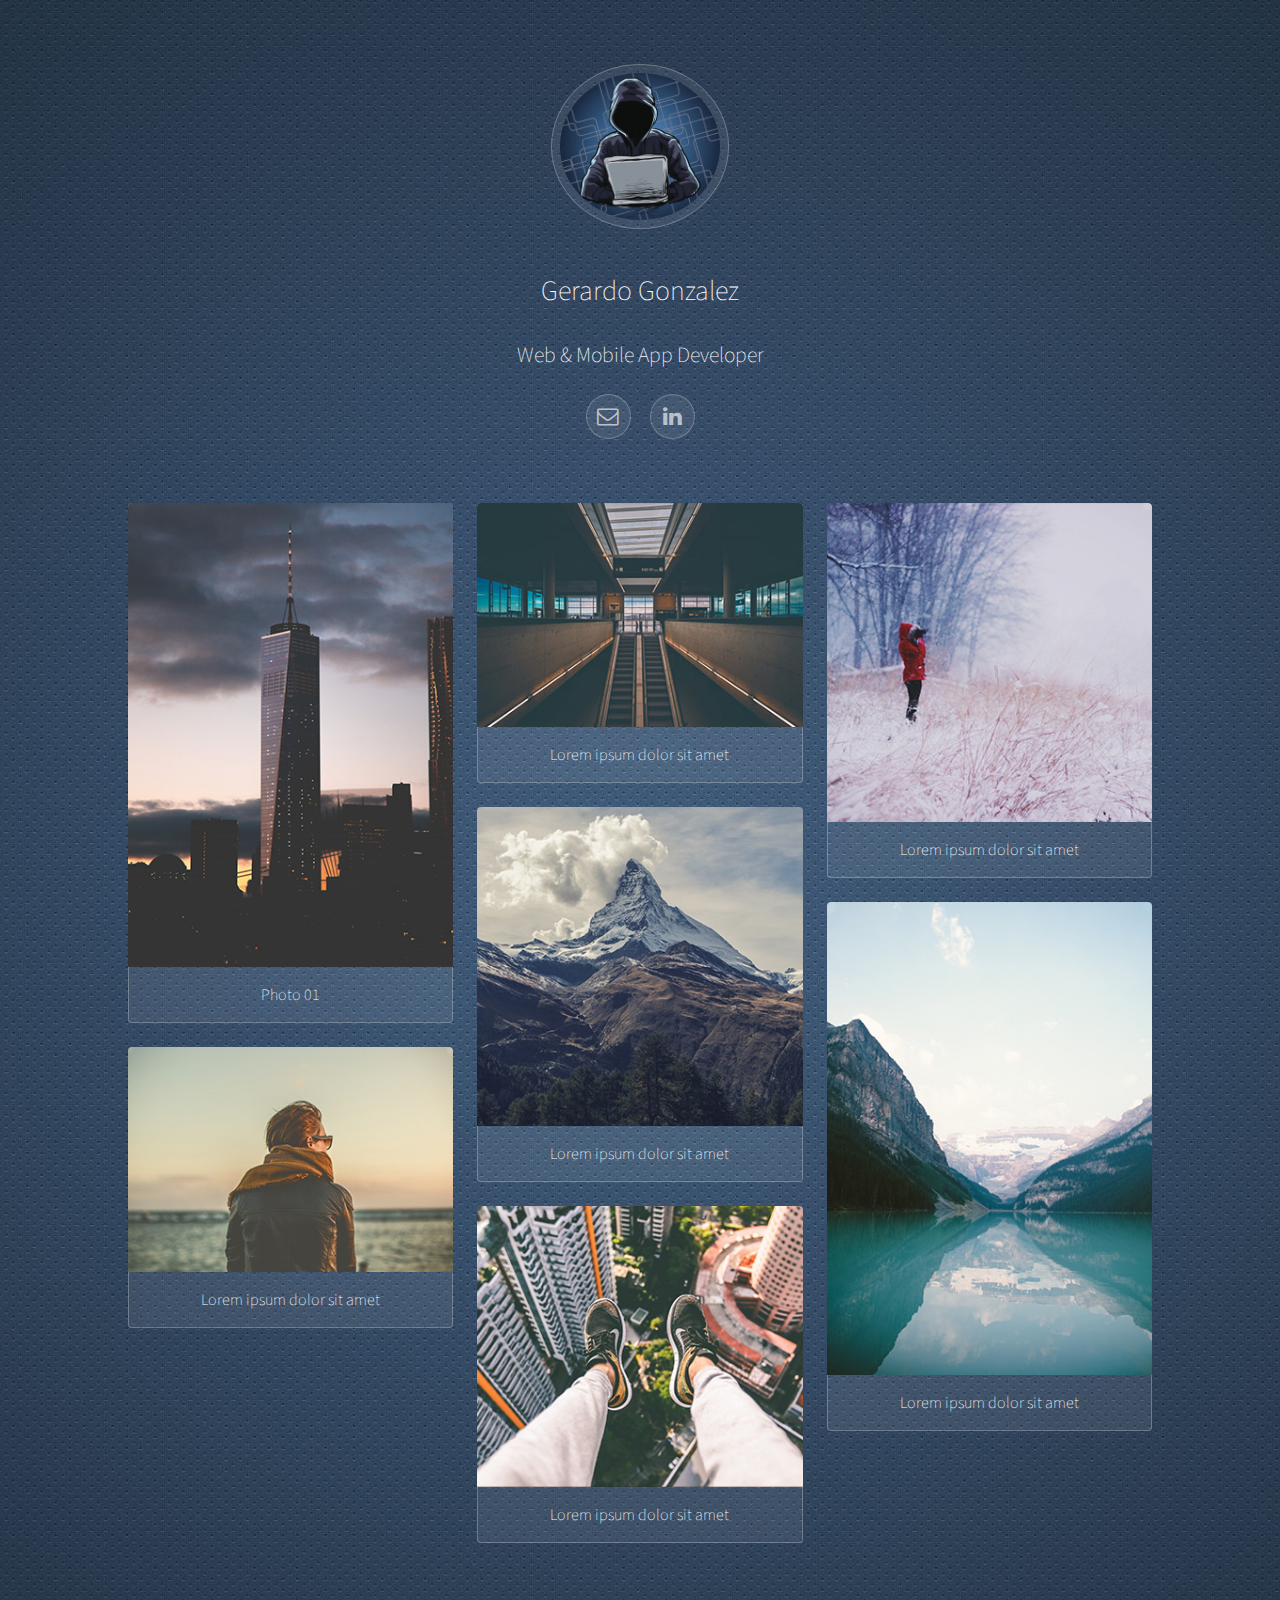
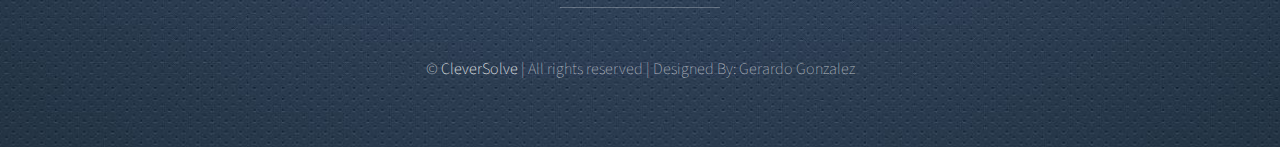
==== commit a47a0fae: "Changed BG" ====
--- a/templated-visualize/index.html
+++ b/templated-visualize/index.html
@@ -1,9 +1,5 @@
 <!DOCTYPE HTML>
-<!--
-	Visualize by TEMPLATED
-	templated.co @templatedco
-	Released for free under the Creative Commons Attribution 3.0 license (templated.co/license)
--->
+
 <html>
 
 <head>
@@ -30,11 +26,12 @@
 
 
             <ul class="icons">
-                <li><a href="#" class="icon style2 fa-twitter"><span class="label">Twitter</span></a></li>
-                <li><a href="#" class="icon style2 fa-facebook"><span class="label">Facebook</span></a></li>
-                <li><a href="#" class="icon style2 fa-instagram"><span class="label">Instagram</span></a></li>
-                <li><a href="#" class="icon style2 fa-500px"><span class="label">500px</span></a></li>
+<!--                <li><a href="#" class="icon style2 fa-twitter"><span class="label">Twitter</span></a></li>-->
+<!--                <li><a href="#" class="icon style2 fa-facebook"><span class="label">Facebook</span></a></li>-->
+<!--                <li><a href="#" class="icon style2 fa-instagram"><span class="label">Instagram</span></a></li>-->
+<!--                <li><a href="#" class="icon style2 fa-500px"><span class="label">500px</span></a></li>-->
                 <li><a href="#" class="icon style2 fa-envelope-o"><span class="label">Email</span></a></li>
+                <li><a href="#" class="icon style2 fa-linkedin"></a></li>
             </ul>
         </header>
         <!-- HEADER END-->
@@ -47,7 +44,7 @@
                 <div>
                     <a href="images/fulls/01.jpg">
                         <img src="images/thumbs/01.jpg" alt="" />
-                        <h3>Lorem ipsum dolor sit amet</h3>
+                        <h3>Photo 01</h3>
                     </a>
                     <a href="images/fulls/02.jpg">
                         <img src="images/thumbs/02.jpg" alt="" />
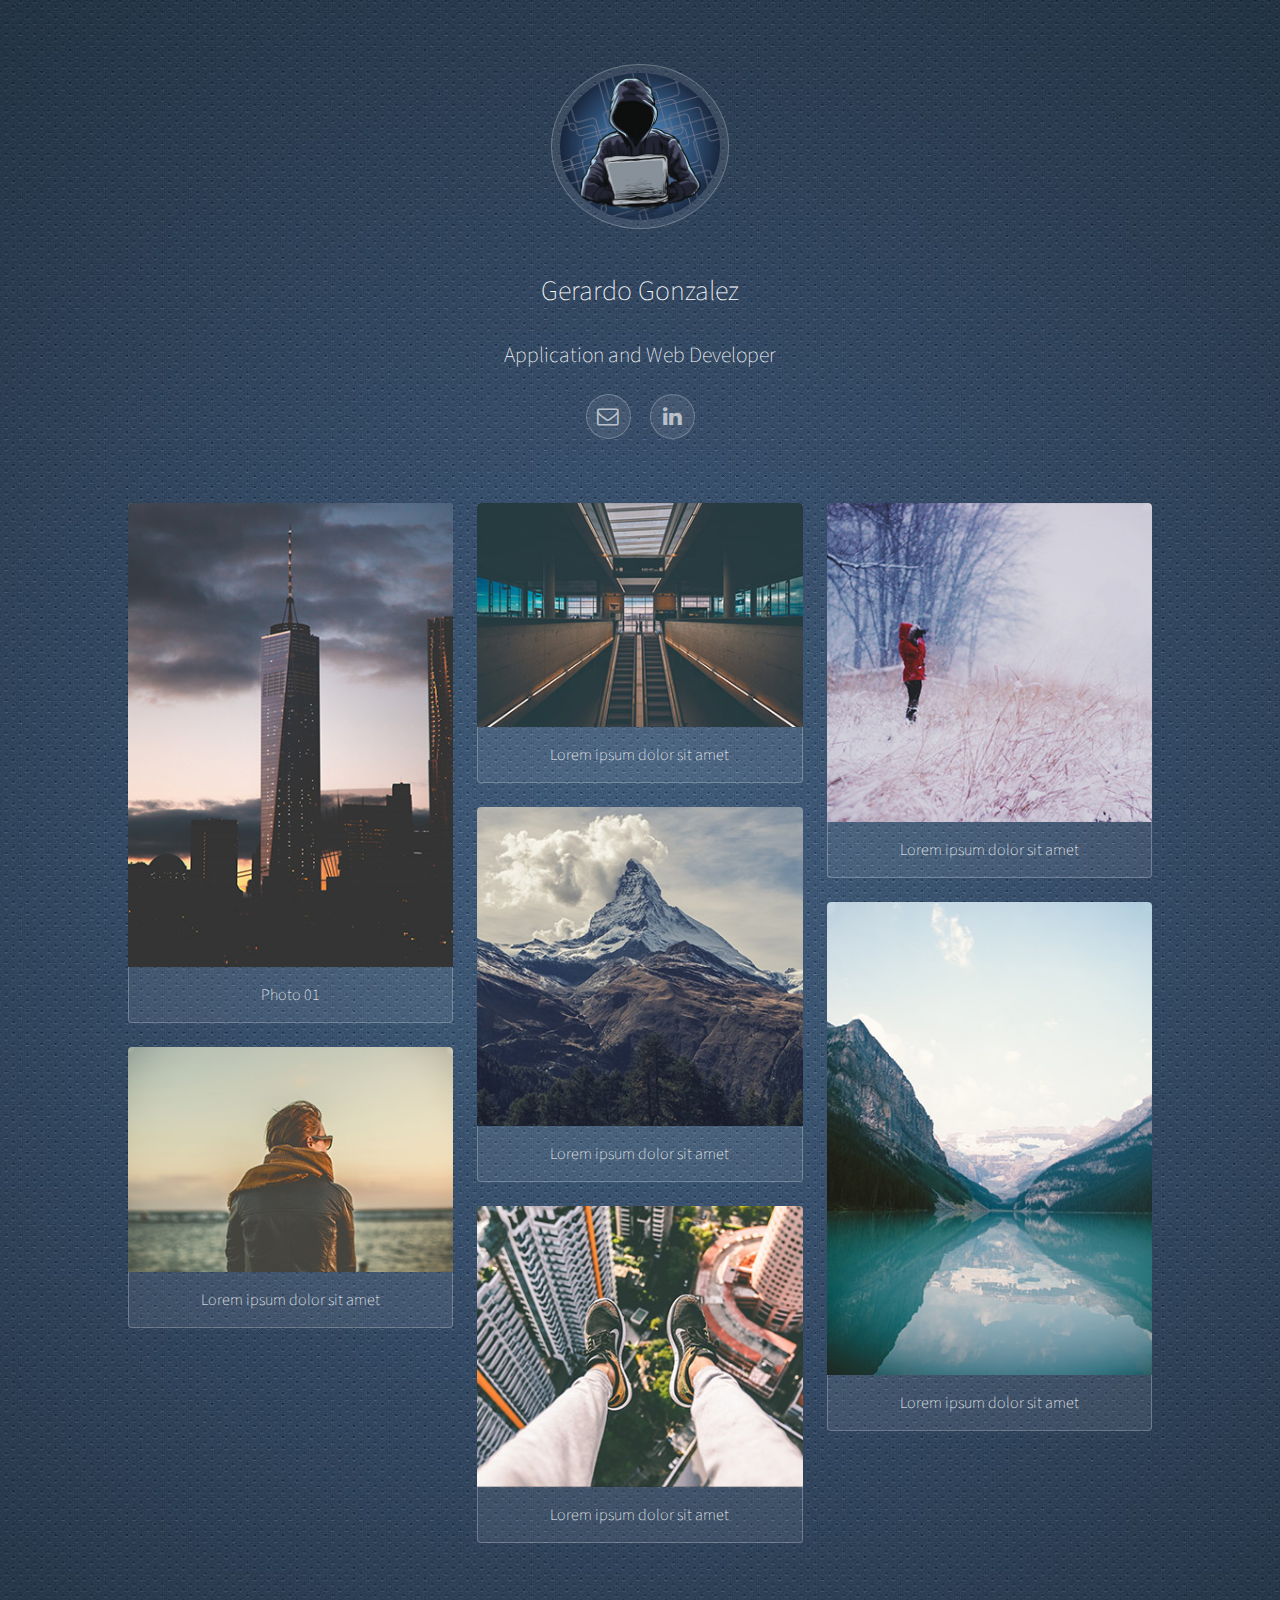
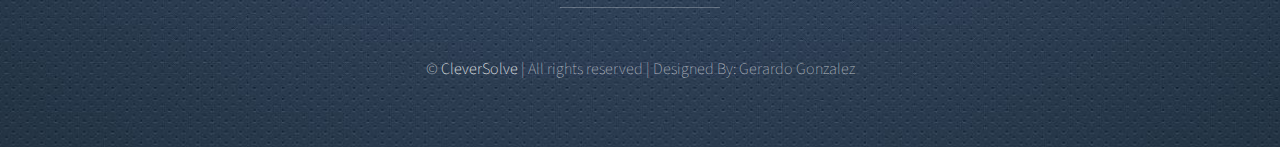
==== commit e27228cf: "minor change to Design2 Page" ====
--- a/templated-visualize/index.html
+++ b/templated-visualize/index.html
@@ -22,7 +22,7 @@
             <span class="avatar"><img src="images/avatar.jpg" alt="" /></span>
 
             <h1><strong>Gerardo Gonzalez</strong></h1>
-            <h2>Web & Mobile App Developer</h2>
+            <h2>Application and Web Developer</h2>
 
 
             <ul class="icons">
@@ -30,8 +30,8 @@
 <!--                <li><a href="#" class="icon style2 fa-facebook"><span class="label">Facebook</span></a></li>-->
 <!--                <li><a href="#" class="icon style2 fa-instagram"><span class="label">Instagram</span></a></li>-->
 <!--                <li><a href="#" class="icon style2 fa-500px"><span class="label">500px</span></a></li>-->
-                <li><a href="#" class="icon style2 fa-envelope-o"><span class="label">Email</span></a></li>
-                <li><a href="#" class="icon style2 fa-linkedin"></a></li>
+                <li><a href="mailto:gerardo@ggonzalez.org" class="icon style2 fa-envelope-o"><span class="label">Email</span></a></li>
+                <li><a href="www.linkedin.com/in/GerardoHGonzalez" class="icon style2 fa-linkedin"></a></li>
             </ul>
         </header>
         <!-- HEADER END-->
